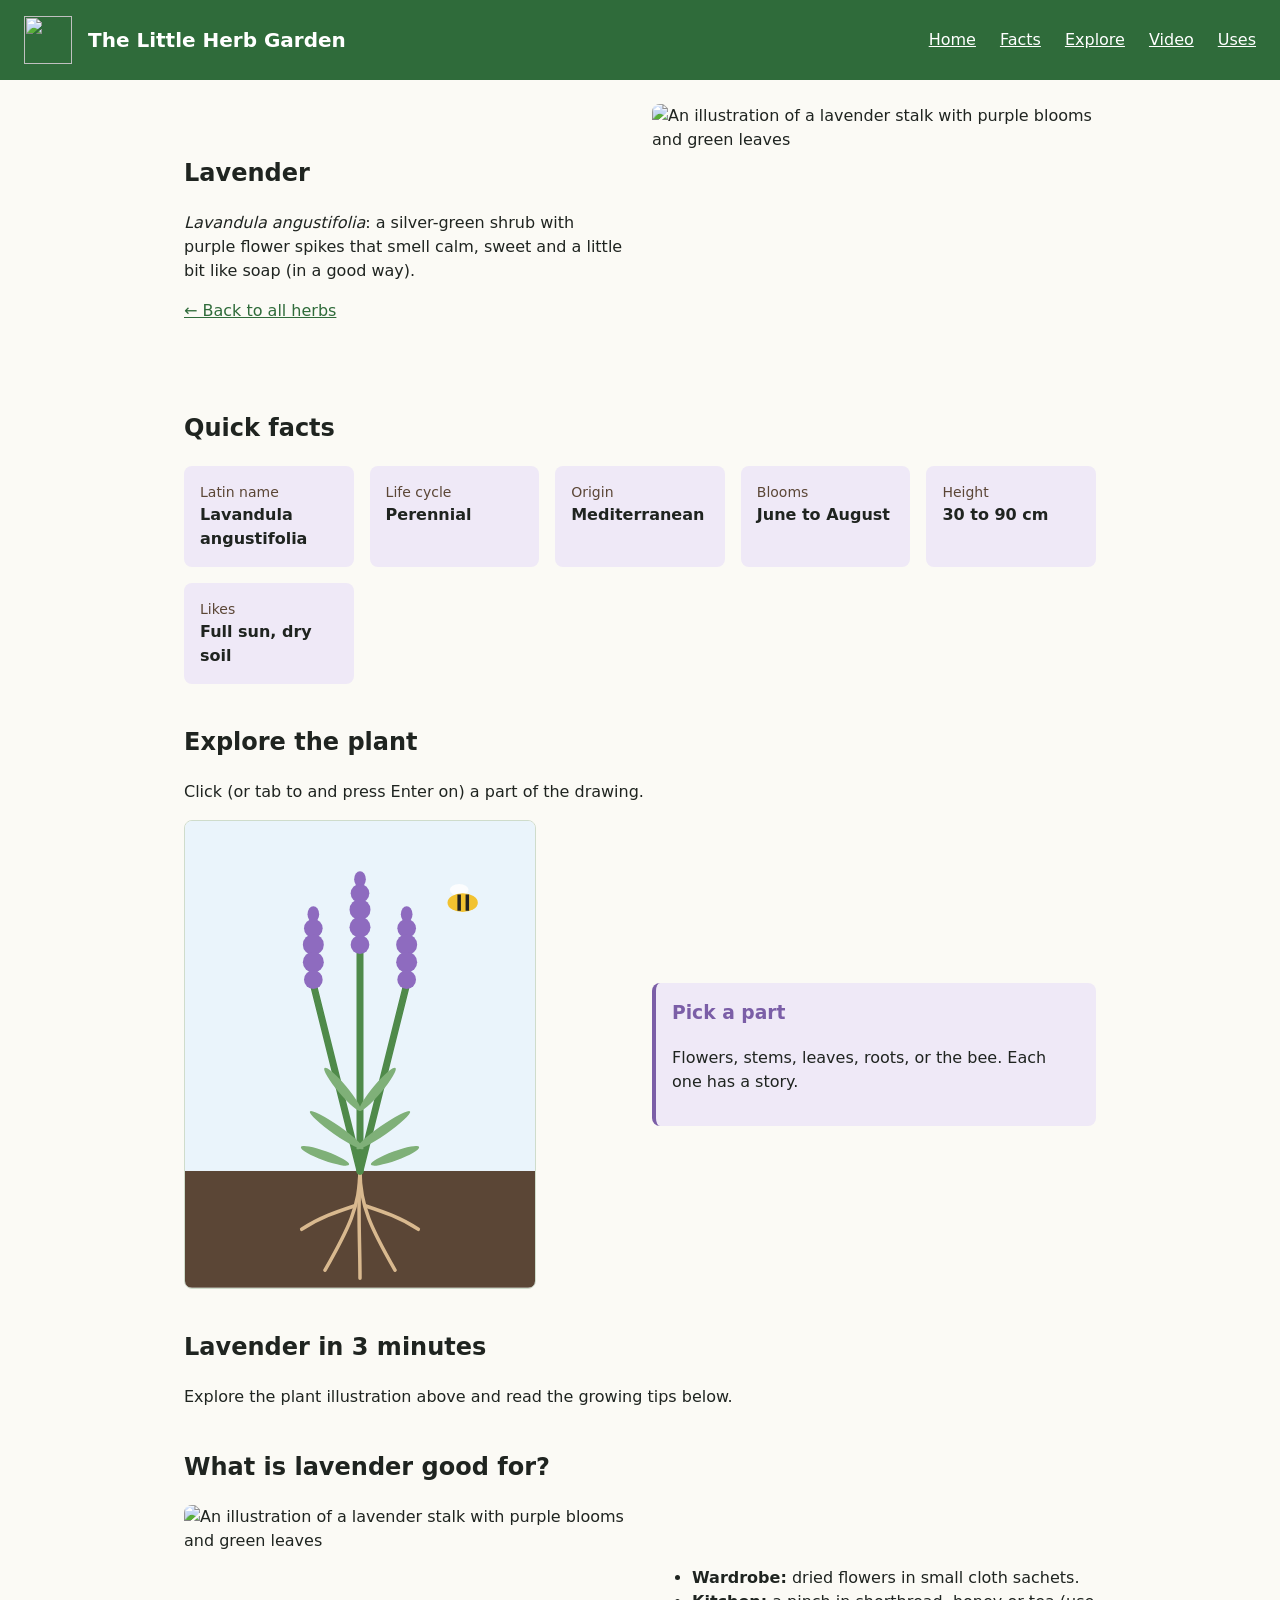
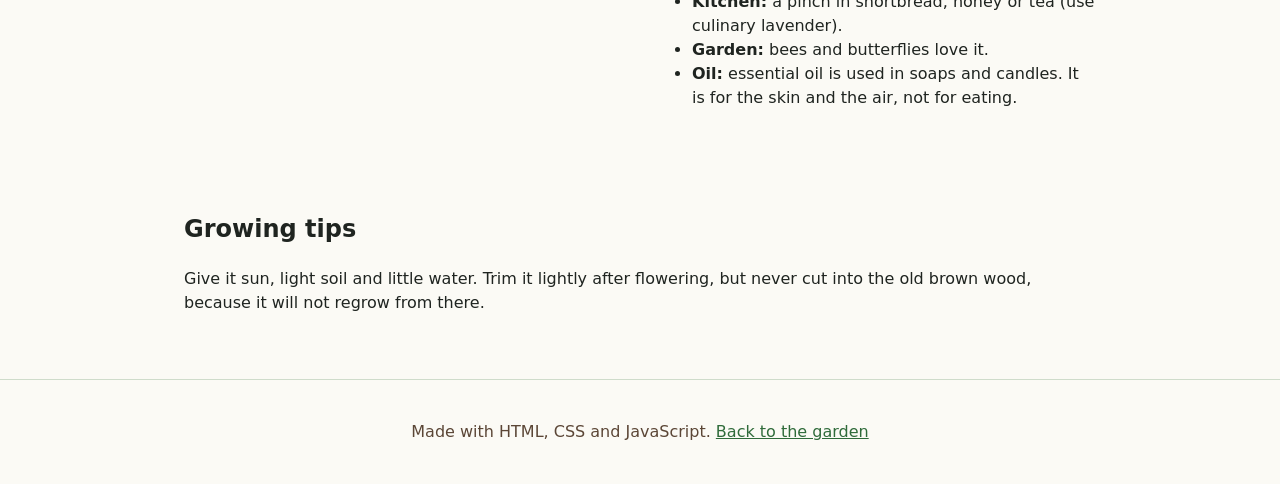
==== levandule.html @ 7f99975f "Update herb garden pages and styles" ====
<!doctype html>
<html lang="en">
<head>
  <meta charset="utf-8">
  <meta name="viewport" content="width=device-width, initial-scale=1">
  <title>Lavender | The Little Herb Garden</title>
  <link rel="icon" href="images/Logo.svg" type="image/svg+xml">
  <link rel="stylesheet" href="style.css">
  <script src="app.js" defer></script>
</head>
<body>
  <header class="site-header">
    <img class="logo" src="images/Logo.svg" alt="" width="48" height="48">
    <p class="site-name">The Little Herb Garden</p>
    <nav>
      <ul>
        <li><a href="index.html">Home</a></li>
        <li><a href="#facts">Facts</a></li>
        <li><a href="#explore">Explore</a></li>
        <li><a href="#video">Video</a></li>
        <li><a href="#uses">Uses</a></li>
      </ul>
    </nav>
  </header>

  <main>
    <section class="intro lav-hero">
      <div>
        <h1>Lavender</h1>
        <p><em>Lavandula angustifolia</em>: a silver-green shrub with purple
          flower spikes that smell calm, sweet and a little bit like soap
          (in a good way).</p>
        <p><a href="index.html#herbs">← Back to all herbs</a></p>
      </div>
      <img class="hero" src="images/lavender.svg" width="600" height="360"
           alt="An illustration of a lavender stalk with purple blooms and green leaves">
    </section>

    <section id="facts">
      <h2>Quick facts</h2>
      <dl class="facts">
        <div><dt>Latin name</dt><dd>Lavandula angustifolia</dd></div>
        <div><dt>Life cycle</dt><dd>Perennial</dd></div>
        <div><dt>Origin</dt><dd>Mediterranean</dd></div>
        <div><dt>Blooms</dt><dd>June to August</dd></div>
        <div><dt>Height</dt><dd>30 to 90 cm</dd></div>
        <div><dt>Likes</dt><dd>Full sun, dry soil</dd></div>
      </dl>
    </section>

    <section id="explore">
      <h2>Explore the plant</h2>
      <p>Click (or tab to and press Enter on) a part of the drawing.</p>

      <div class="explorer">
        <svg id="lavender-svg" viewBox="0 0 300 400" role="group"
             aria-label="Drawing of a lavender plant. Choose a part to learn about it.">
          <defs>
            <g id="spike">
              <ellipse cx="0" cy="0" rx="5" ry="7"/>
              <ellipse cx="0" cy="12" rx="8" ry="8"/>
              <ellipse cx="0" cy="26" rx="9" ry="9"/>
              <ellipse cx="0" cy="41" rx="9" ry="9"/>
              <ellipse cx="0" cy="56" rx="8" ry="8"/>
            </g>
          </defs>

          <rect width="300" height="400" fill="#eaf4fb"/>
          <rect y="300" width="300" height="100" fill="#5b4636"/>

          <g class="part" data-part="roots" tabindex="0" role="button" aria-label="Roots"
             fill="none" stroke="#d9b98f" stroke-width="3" stroke-linecap="round">
            <rect x="90" y="300" width="120" height="95" fill="transparent" stroke="none"/>
            <path d="M150 300 C150 330 140 350 120 385"/>
            <path d="M150 300 C150 330 160 350 180 385"/>
            <path d="M150 300 C148 335 150 360 150 392"/>
            <path d="M145 330 C130 335 115 340 100 350"/>
            <path d="M155 330 C170 335 185 340 200 350"/>
          </g>

          <g class="part" data-part="stem" tabindex="0" role="button" aria-label="Stems"
             fill="none" stroke="#4f8a4a" stroke-width="6" stroke-linecap="round">
            <path d="M150 300 L110 140"/>
            <path d="M150 300 L150 110"/>
            <path d="M150 300 L190 140"/>
          </g>

          <g class="part" data-part="leaves" tabindex="0" role="button" aria-label="Leaves"
             fill="#7fb078">
            <ellipse cx="130" cy="265" rx="4" ry="28" transform="rotate(-55 130 265)"/>
            <ellipse cx="170" cy="265" rx="4" ry="28" transform="rotate(55 170 265)"/>
            <ellipse cx="135" cy="230" rx="4" ry="24" transform="rotate(-40 135 230)"/>
            <ellipse cx="165" cy="230" rx="4" ry="24" transform="rotate(40 165 230)"/>
            <ellipse cx="120" cy="287" rx="4" ry="22" transform="rotate(-70 120 287)"/>
            <ellipse cx="180" cy="287" rx="4" ry="22" transform="rotate(70 180 287)"/>
          </g>

          <g class="part" data-part="flowers" tabindex="0" role="button" aria-label="Flowers"
             fill="#8e6bbf">
            <use href="#spike" x="110" y="80"/>
            <use href="#spike" x="150" y="50"/>
            <use href="#spike" x="190" y="80"/>
          </g>

          <g class="part" data-part="bee" tabindex="0" role="button" aria-label="Bee"
             transform="translate(238 70)">
            <circle r="20" fill="transparent"/>
            <ellipse cx="-3" cy="-11" rx="8" ry="5" fill="#ffffff" opacity="0.85"/>
            <ellipse rx="13" ry="8" fill="#f2c230"/>
            <path d="M-3 -7 V7 M4 -7 V7" stroke="#222" stroke-width="3"/>
          </g>
        </svg>

        <div id="lavender-info" class="info" aria-live="polite">
          <h3>Pick a part</h3>
          <p>Flowers, stems, leaves, roots, or the bee. Each one has a story.</p>
        </div>
      </div>
    </section>

    <section id="video">
      <h2>Lavender in 3 minutes</h2>
      <p>Explore the plant illustration above and read the growing tips below.</p>
    </section>

    <section id="uses">
      <h2>What is lavender good for?</h2>
      <div class="uses">
        <img src="images/lavender.svg" width="600" height="360" loading="lazy"
             alt="An illustration of a lavender stalk with purple blooms and green leaves">
        <ul>
          <li><strong>Wardrobe:</strong> dried flowers in small cloth sachets.</li>
          <li><strong>Kitchen:</strong> a pinch in shortbread, honey or tea
            (use culinary lavender).</li>
          <li><strong>Garden:</strong> bees and butterflies love it.</li>
          <li><strong>Oil:</strong> essential oil is used in soaps and candles.
            It is for the skin and the air, not for eating.</li>
        </ul>
      </div>
    </section>

    <section id="grow">
      <h2>Growing tips</h2>
      <p>Give it sun, light soil and little water. Trim it lightly after
        flowering, but never cut into the old brown wood, because it
        will not regrow from there.</p>
    </section>
  </main>

  <footer>
    <p>Made with HTML, CSS and JavaScript.
      <a href="index.html">Back to the garden</a></p>
  </footer>
</body>
</html>
---- style.css ----
/* The Little Herb Garden */

:root {
  --leaf: #2f6b3a;
  --leaf-light: #e7f1e4;
  --soil: #5b4636;
  --paper: #fbfaf5;
  --ink: #1f2420;
  --line: #cfdccb;
}

* { box-sizing: border-box; }
body {
  margin: 0;
  font-family: system-ui, sans-serif;
  line-height: 1.5;
  color: var(--ink);
  background: var(--paper);
}

a {
  color: var(--leaf);
}

.site-header {
  display: flex;
  flex-wrap: wrap;
  align-items: center;
  gap: 1rem;
  padding: 1rem 1.5rem;
  background: var(--leaf);
  color: white;
}

.site-header a {
  color: white;
}

.site-name {
  margin: 0;
  font-size: 1.25rem;
  font-weight: 700;
}

nav {
  margin-left: auto;
}

nav ul {
  display: flex;
  gap: 1.5rem;
  margin: 0;
  padding: 0;
  list-style: none;
}

main {
  max-width: 60rem;
  margin: 0 auto;
  padding: 1.5rem;
}

section {
  margin-bottom: 2.5rem;
}

.intro {
  display: grid;
  gap: 1.5rem;
  align-items: center;
}

@media (min-width: 40rem) {
  .intro {
    grid-template-columns: 1fr 1fr;
  }
}

.hero {
  width: 100%;
  height: auto;
  border-radius: 0.5rem;
}

.cards {
  display: grid;
  grid-template-columns: repeat(auto-fill, minmax(14rem, 1fr));
  gap: 1rem;
  margin: 0;
  padding: 0;
  list-style: none;
}

.card {
  padding: 1rem;
  border: 1px solid var(--line);
  border-radius: 0.5rem;
  background: white;
}

.card h3 {
  margin: 0;
}

.latin {
  margin: 0 0 0.5rem;
  font-style: italic;
  color: var(--soil);
}

.life {
  display: inline-block;
  margin: 0;
  padding: 0.1rem 0.6rem;
  border-radius: 1rem;
  background: var(--leaf-light);
  font-size: 0.875rem;
}

footer {
  padding: 1.5rem;
  border-top: 1px solid var(--line);
  text-align: center;
  color: var(--soil);
}

/* ===== Lavender page (added) ===== */

:root {
  --lavender: #7b5ea7;
  --lavender-light: #efe9f7;
}

.facts {
  display: grid;
  grid-template-columns: repeat(auto-fit, minmax(10rem, 1fr));
  gap: 1rem;
  margin: 0;
}

.facts div {
  padding: 1rem;
  border-radius: 0.5rem;
  background: var(--lavender-light);
}

.facts dt {
  font-size: 0.875rem;
  color: var(--soil);
}

.facts dd {
  margin: 0;
  font-weight: 700;
}

.explorer {
  display: grid;
  gap: 1.5rem;
  align-items: center;
}

@media (min-width: 40rem) {
  .explorer {
    grid-template-columns: 1fr 1fr;
  }
}

#lavender-svg {
  width: 100%;
  max-width: 22rem;
  height: auto;
  border: 1px solid var(--line);
  border-radius: 0.5rem;
}

.part {
  cursor: pointer;
}

.part:hover,
.part:focus {
  opacity: 0.75;
  outline: none;
}

.part.active {
  filter: drop-shadow(0 0 5px var(--lavender));
}

.info {
  min-height: 8rem;
  padding: 1rem;
  border-left: 4px solid var(--lavender);
  border-radius: 0.5rem;
  background: var(--lavender-light);
}

.info h3 {
  margin-top: 0;
  color: var(--lavender);
}

video {
  width: 100%;
  border-radius: 0.5rem;
  background: black;
}

.uses {
  display: grid;
  gap: 1.5rem;
  align-items: center;
}

.uses img {
  width: 100%;
  height: auto;
  border-radius: 0.5rem;
}

@media (min-width: 40rem) {
  .uses {
    grid-template-columns: 1fr 1fr;
  }
}
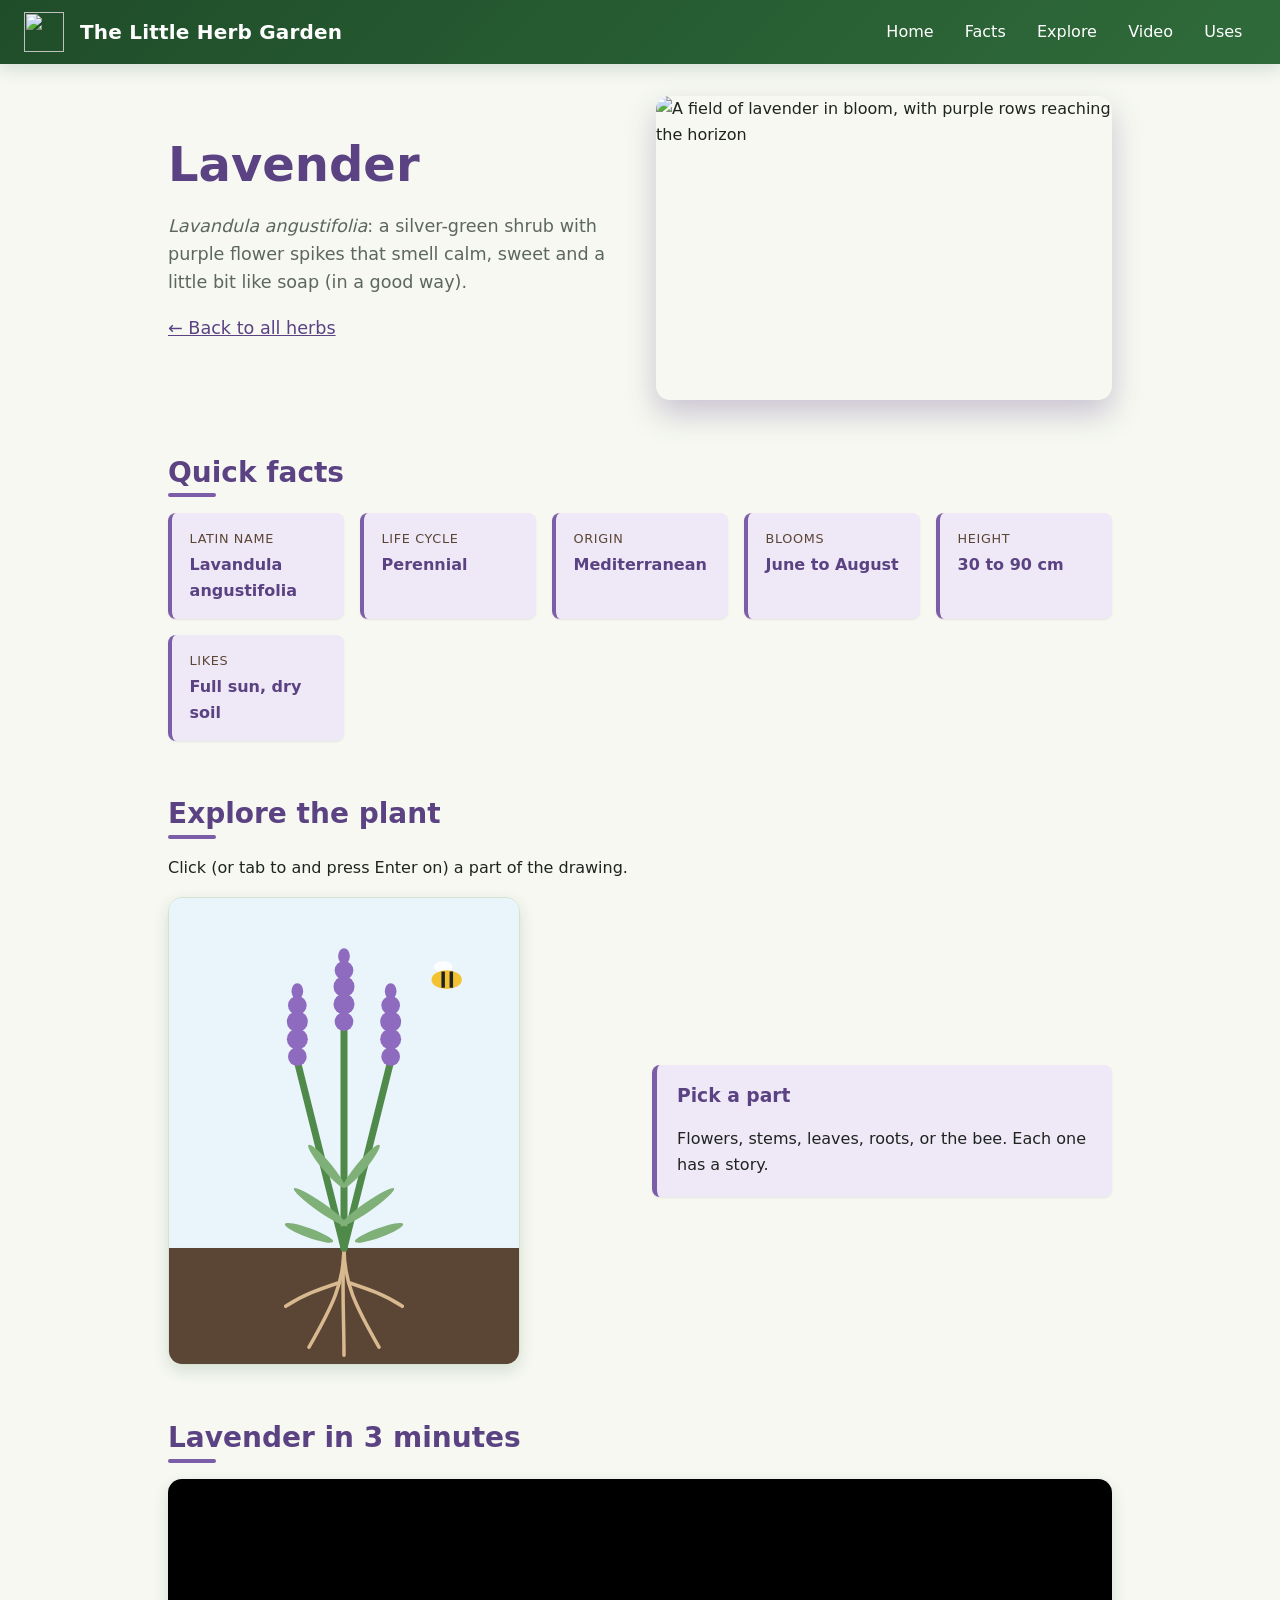
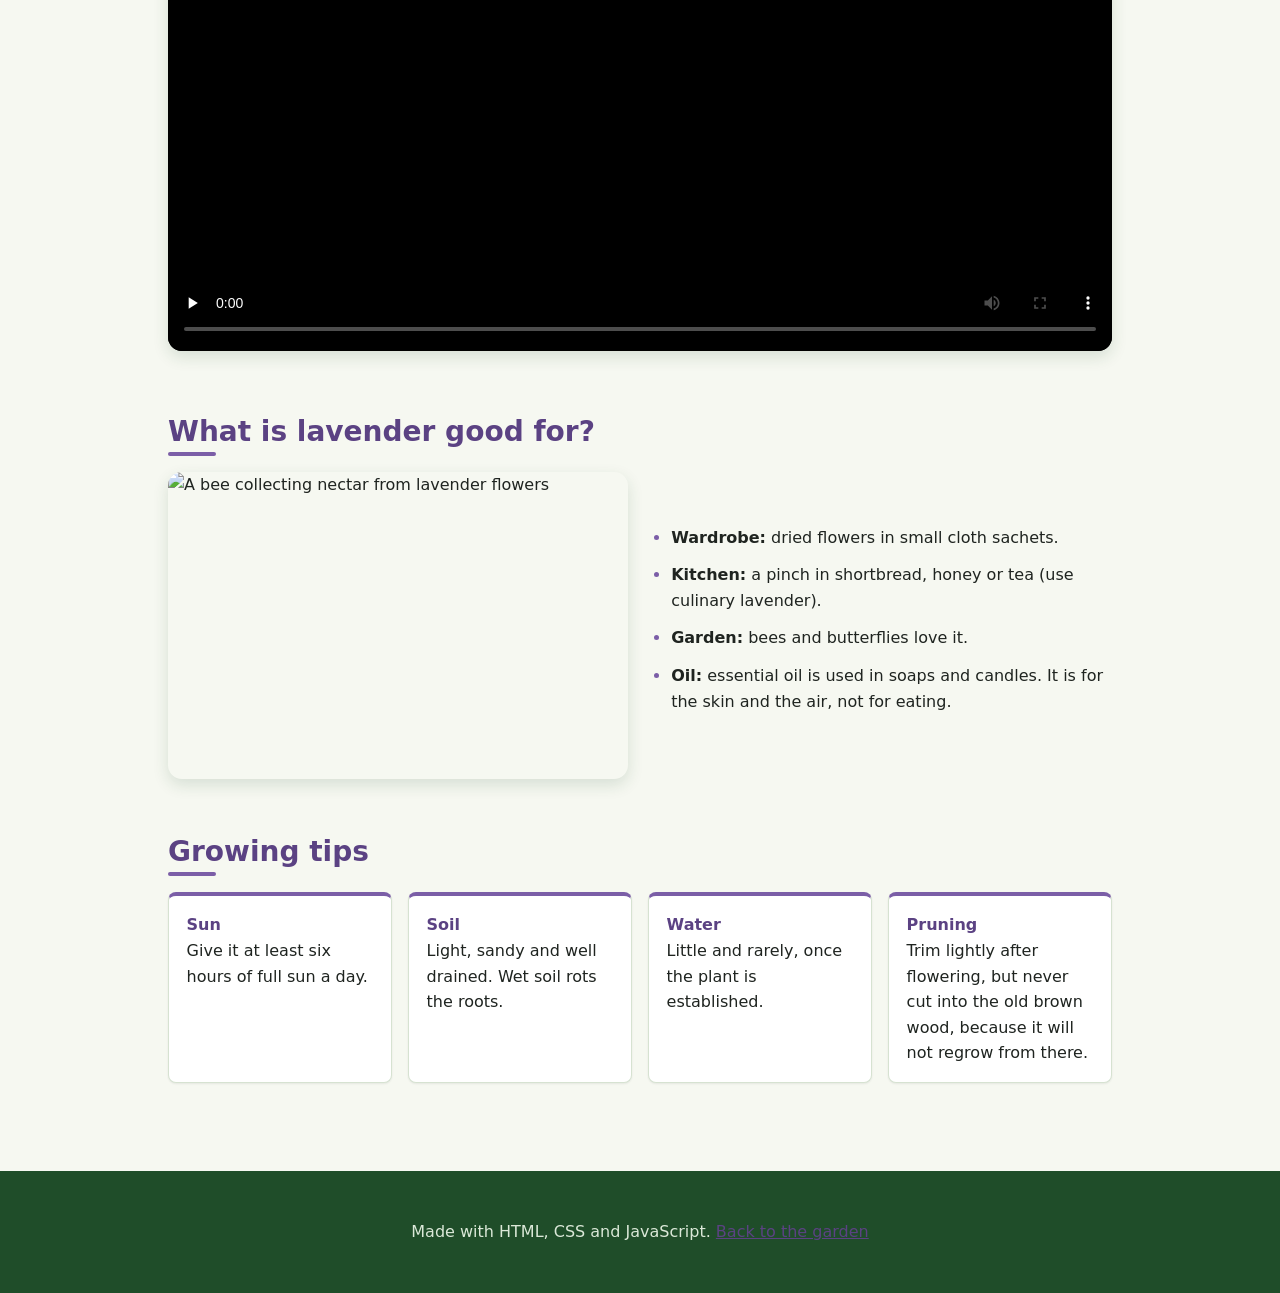
==== commit 012eb1ab: "Add files via upload" ====
--- a/levandule.html
+++ b/levandule.html
@@ -1,155 +1,182 @@
- <!doctype html>
-<html lang="en">
-<head>
-  <meta charset="utf-8">
-  <meta name="viewport" content="width=device-width, initial-scale=1">
-  <title>Lavender | The Little Herb Garden</title>
-  <link rel="icon" href="images/Logo.svg" type="image/svg+xml">
-  <link rel="stylesheet" href="style.css">
-  <script src="app.js" defer></script>
-</head>
-<body>
-  <header class="site-header">
-    <img class="logo" src="images/Logo.svg" alt="" width="48" height="48">
-    <p class="site-name">The Little Herb Garden</p>
-    <nav>
-      <ul>
-        <li><a href="index.html">Home</a></li>
-        <li><a href="#facts">Facts</a></li>
-        <li><a href="#explore">Explore</a></li>
-        <li><a href="#video">Video</a></li>
-        <li><a href="#uses">Uses</a></li>
-      </ul>
-    </nav>
-  </header>
-
-  <main>
-    <section class="intro lav-hero">
-      <div>
-        <h1>Lavender</h1>
-        <p><em>Lavandula angustifolia</em>: a silver-green shrub with purple
-          flower spikes that smell calm, sweet and a little bit like soap
-          (in a good way).</p>
-        <p><a href="index.html#herbs">← Back to all herbs</a></p>
-      </div>
-      <img class="hero" src="images/lavender.svg" width="600" height="360"
-           alt="An illustration of a lavender stalk with purple blooms and green leaves">
-    </section>
-
-    <section id="facts">
-      <h2>Quick facts</h2>
-      <dl class="facts">
-        <div><dt>Latin name</dt><dd>Lavandula angustifolia</dd></div>
-        <div><dt>Life cycle</dt><dd>Perennial</dd></div>
-        <div><dt>Origin</dt><dd>Mediterranean</dd></div>
-        <div><dt>Blooms</dt><dd>June to August</dd></div>
-        <div><dt>Height</dt><dd>30 to 90 cm</dd></div>
-        <div><dt>Likes</dt><dd>Full sun, dry soil</dd></div>
-      </dl>
-    </section>
-
-    <section id="explore">
-      <h2>Explore the plant</h2>
-      <p>Click (or tab to and press Enter on) a part of the drawing.</p>
-
-      <div class="explorer">
-        <svg id="lavender-svg" viewBox="0 0 300 400" role="group"
-             aria-label="Drawing of a lavender plant. Choose a part to learn about it.">
-          <defs>
-            <g id="spike">
-              <ellipse cx="0" cy="0" rx="5" ry="7"/>
-              <ellipse cx="0" cy="12" rx="8" ry="8"/>
-              <ellipse cx="0" cy="26" rx="9" ry="9"/>
-              <ellipse cx="0" cy="41" rx="9" ry="9"/>
-              <ellipse cx="0" cy="56" rx="8" ry="8"/>
-            </g>
-          </defs>
-
-          <rect width="300" height="400" fill="#eaf4fb"/>
-          <rect y="300" width="300" height="100" fill="#5b4636"/>
-
-          <g class="part" data-part="roots" tabindex="0" role="button" aria-label="Roots"
-             fill="none" stroke="#d9b98f" stroke-width="3" stroke-linecap="round">
-            <rect x="90" y="300" width="120" height="95" fill="transparent" stroke="none"/>
-            <path d="M150 300 C150 330 140 350 120 385"/>
-            <path d="M150 300 C150 330 160 350 180 385"/>
-            <path d="M150 300 C148 335 150 360 150 392"/>
-            <path d="M145 330 C130 335 115 340 100 350"/>
-            <path d="M155 330 C170 335 185 340 200 350"/>
-          </g>
-
-          <g class="part" data-part="stem" tabindex="0" role="button" aria-label="Stems"
-             fill="none" stroke="#4f8a4a" stroke-width="6" stroke-linecap="round">
-            <path d="M150 300 L110 140"/>
-            <path d="M150 300 L150 110"/>
-            <path d="M150 300 L190 140"/>
-          </g>
-
-          <g class="part" data-part="leaves" tabindex="0" role="button" aria-label="Leaves"
-             fill="#7fb078">
-            <ellipse cx="130" cy="265" rx="4" ry="28" transform="rotate(-55 130 265)"/>
-            <ellipse cx="170" cy="265" rx="4" ry="28" transform="rotate(55 170 265)"/>
-            <ellipse cx="135" cy="230" rx="4" ry="24" transform="rotate(-40 135 230)"/>
-            <ellipse cx="165" cy="230" rx="4" ry="24" transform="rotate(40 165 230)"/>
-            <ellipse cx="120" cy="287" rx="4" ry="22" transform="rotate(-70 120 287)"/>
-            <ellipse cx="180" cy="287" rx="4" ry="22" transform="rotate(70 180 287)"/>
-          </g>
-
-          <g class="part" data-part="flowers" tabindex="0" role="button" aria-label="Flowers"
-             fill="#8e6bbf">
-            <use href="#spike" x="110" y="80"/>
-            <use href="#spike" x="150" y="50"/>
-            <use href="#spike" x="190" y="80"/>
-          </g>
-
-          <g class="part" data-part="bee" tabindex="0" role="button" aria-label="Bee"
-             transform="translate(238 70)">
-            <circle r="20" fill="transparent"/>
-            <ellipse cx="-3" cy="-11" rx="8" ry="5" fill="#ffffff" opacity="0.85"/>
-            <ellipse rx="13" ry="8" fill="#f2c230"/>
-            <path d="M-3 -7 V7 M4 -7 V7" stroke="#222" stroke-width="3"/>
-          </g>
-        </svg>
-
-        <div id="lavender-info" class="info" aria-live="polite">
-          <h3>Pick a part</h3>
-          <p>Flowers, stems, leaves, roots, or the bee. Each one has a story.</p>
-        </div>
-      </div>
-    </section>
-
-    <section id="video">
-      <h2>Lavender in 3 minutes</h2>
-      <p>Explore the plant illustration above and read the growing tips below.</p>
-    </section>
-
-    <section id="uses">
-      <h2>What is lavender good for?</h2>
-      <div class="uses">
-        <img src="images/lavender.svg" width="600" height="360" loading="lazy"
-             alt="An illustration of a lavender stalk with purple blooms and green leaves">
-        <ul>
-          <li><strong>Wardrobe:</strong> dried flowers in small cloth sachets.</li>
-          <li><strong>Kitchen:</strong> a pinch in shortbread, honey or tea
-            (use culinary lavender).</li>
-          <li><strong>Garden:</strong> bees and butterflies love it.</li>
-          <li><strong>Oil:</strong> essential oil is used in soaps and candles.
-            It is for the skin and the air, not for eating.</li>
-        </ul>
-      </div>
-    </section>
-
-    <section id="grow">
-      <h2>Growing tips</h2>
-      <p>Give it sun, light soil and little water. Trim it lightly after
-        flowering, but never cut into the old brown wood, because it
-        will not regrow from there.</p>
-    </section>
-  </main>
-
-  <footer>
-    <p>Made with HTML, CSS and JavaScript.
-      <a href="index.html">Back to the garden</a></p>
-  </footer>
-</body>
+<!doctype html>
+<html lang="en">
+<head>
+  <meta charset="utf-8">
+  <meta name="viewport" content="width=device-width, initial-scale=1">
+  <title>Lavender | The Little Herb Garden</title>
+  <link rel="icon" href="images/Logo.svg" type="image/svg+xml">
+  <link rel="stylesheet" href="style.css">
+  <script src="app.js" defer></script>
+    <!-- JSON data about lavender (JSON-LD). Read by search engines; it does not change the page. -->
+  <script type="application/ld+json">
+  {
+    "@context": "https://schema.org",
+    "@type": "Thing",
+    "name": "Lavender",
+    "alternateName": "Lavandula angustifolia",
+    "description": "A silver-green shrub from the mint family with purple flower spikes. Perennial, from the Mediterranean, blooms June to August.",
+    "additionalProperty": [
+      { "@type": "PropertyValue", "name": "Life cycle", "value": "Perennial" },
+      { "@type": "PropertyValue", "name": "Origin", "value": "Mediterranean" },
+      { "@type": "PropertyValue", "name": "Blooms", "value": "June to August" },
+      { "@type": "PropertyValue", "name": "Height", "value": "30 to 90 cm" },
+      { "@type": "PropertyValue", "name": "Likes", "value": "Full sun, dry soil" }
+    ]
+  }
+  </script>
+</head>
+<body class="lavender-page">
+  <header class="site-header">
+    <img class="logo" src="images/Logo.svg" alt="" width="48" height="48">
+    <p class="site-name">The Little Herb Garden</p>
+    <nav id="site-navigation" aria-label="Main navigation">
+      <ul>
+        <li><a href="index.html">Home</a></li>
+        <li><a href="#facts">Facts</a></li>
+        <li><a href="#explore">Explore</a></li>
+        <li><a href="#video">Video</a></li>
+        <li><a href="#uses">Uses</a></li>
+      </ul>
+    </nav>
+    <button class="menu-toggle" type="button" aria-expanded="false" aria-controls="site-navigation">
+      <span class="menu-toggle-icon" aria-hidden="true"></span>
+      <span class="menu-toggle-label">Menu</span>
+    </button>
+  </header>
+
+  <main>
+    <section class="intro lav-hero">
+      <div>
+        <h1>Lavender</h1>
+        <p><em>Lavandula angustifolia</em>: a silver-green shrub with purple
+          flower spikes that smell calm, sweet and a little bit like soap
+          (in a good way).</p>
+        <p><a href="index.html#herbs">← Back to all herbs</a></p>
+      </div>
+      <img class="hero" src="images/lavender-field.jpg" width="800" height="533"
+           alt="A field of lavender in bloom, with purple rows reaching the horizon">
+    </section>
+
+    <section id="facts">
+      <h2>Quick facts</h2>
+      <dl class="facts">
+        <div><dt>Latin name</dt><dd>Lavandula angustifolia</dd></div>
+        <div><dt>Life cycle</dt><dd>Perennial</dd></div>
+        <div><dt>Origin</dt><dd>Mediterranean</dd></div>
+        <div><dt>Blooms</dt><dd>June to August</dd></div>
+        <div><dt>Height</dt><dd>30 to 90 cm</dd></div>
+        <div><dt>Likes</dt><dd>Full sun, dry soil</dd></div>
+      </dl>
+    </section>
+
+    <section id="explore">
+      <h2>Explore the plant</h2>
+      <p>Click (or tab to and press Enter on) a part of the drawing.</p>
+
+      <div class="explorer">
+        <svg id="lavender-svg" viewBox="0 0 300 400" role="group"
+             aria-label="Drawing of a lavender plant. Choose a part to learn about it.">
+          <defs>
+            <g id="spike">
+              <ellipse cx="0" cy="0" rx="5" ry="7"/>
+              <ellipse cx="0" cy="12" rx="8" ry="8"/>
+              <ellipse cx="0" cy="26" rx="9" ry="9"/>
+              <ellipse cx="0" cy="41" rx="9" ry="9"/>
+              <ellipse cx="0" cy="56" rx="8" ry="8"/>
+            </g>
+          </defs>
+
+          <rect width="300" height="400" fill="#eaf4fb"/>
+          <rect y="300" width="300" height="100" fill="#5b4636"/>
+
+          <g class="part" data-part="roots" tabindex="0" role="button" aria-label="Roots"
+             fill="none" stroke="#d9b98f" stroke-width="3" stroke-linecap="round">
+            <rect x="90" y="300" width="120" height="95" fill="transparent" stroke="none"/>
+            <path d="M150 300 C150 330 140 350 120 385"/>
+            <path d="M150 300 C150 330 160 350 180 385"/>
+            <path d="M150 300 C148 335 150 360 150 392"/>
+            <path d="M145 330 C130 335 115 340 100 350"/>
+            <path d="M155 330 C170 335 185 340 200 350"/>
+          </g>
+
+          <g class="part" data-part="stem" tabindex="0" role="button" aria-label="Stems"
+             fill="none" stroke="#4f8a4a" stroke-width="6" stroke-linecap="round">
+            <path d="M150 300 L110 140"/>
+            <path d="M150 300 L150 110"/>
+            <path d="M150 300 L190 140"/>
+          </g>
+
+          <g class="part" data-part="leaves" tabindex="0" role="button" aria-label="Leaves"
+             fill="#7fb078">
+            <ellipse cx="130" cy="265" rx="4" ry="28" transform="rotate(-55 130 265)"/>
+            <ellipse cx="170" cy="265" rx="4" ry="28" transform="rotate(55 170 265)"/>
+            <ellipse cx="135" cy="230" rx="4" ry="24" transform="rotate(-40 135 230)"/>
+            <ellipse cx="165" cy="230" rx="4" ry="24" transform="rotate(40 165 230)"/>
+            <ellipse cx="120" cy="287" rx="4" ry="22" transform="rotate(-70 120 287)"/>
+            <ellipse cx="180" cy="287" rx="4" ry="22" transform="rotate(70 180 287)"/>
+          </g>
+
+          <g class="part" data-part="flowers" tabindex="0" role="button" aria-label="Flowers"
+             fill="#8e6bbf">
+            <use href="#spike" x="110" y="80"/>
+            <use href="#spike" x="150" y="50"/>
+            <use href="#spike" x="190" y="80"/>
+          </g>
+
+          <g class="part" data-part="bee" tabindex="0" role="button" aria-label="Bee"
+             transform="translate(238 70)">
+            <circle r="20" fill="transparent"/>
+            <ellipse cx="-3" cy="-11" rx="8" ry="5" fill="#ffffff" opacity="0.85"/>
+            <ellipse rx="13" ry="8" fill="#f2c230"/>
+            <path d="M-3 -7 V7 M4 -7 V7" stroke="#222" stroke-width="3"/>
+          </g>
+        </svg>
+
+        <div id="lavender-info" class="info" aria-live="polite">
+          <h3>Pick a part</h3>
+          <p>Flowers, stems, leaves, roots, or the bee. Each one has a story.</p>
+        </div>
+      </div>
+    </section>
+
+    <section id="video">
+      <h2>Lavender in 3 minutes</h2>
+      <video controls preload="none" poster="images/lavender-field.jpg">
+        <source src="videos/lavender.mp4" type="video/mp4">
+        <p>Your browser can't play this video.</p>
+      </video>
+    </section>
+
+    <section id="uses">
+      <h2>What is lavender good for?</h2>
+      <div class="uses">
+        <img src="images/lavender-bee.jpg" width="600" height="400" loading="lazy"
+             alt="A bee collecting nectar from lavender flowers">
+        <ul>
+          <li><strong>Wardrobe:</strong> dried flowers in small cloth sachets.</li>
+          <li><strong>Kitchen:</strong> a pinch in shortbread, honey or tea
+            (use culinary lavender).</li>
+          <li><strong>Garden:</strong> bees and butterflies love it.</li>
+          <li><strong>Oil:</strong> essential oil is used in soaps and candles.
+            It is for the skin and the air, not for eating.</li>
+        </ul>
+      </div>
+    </section>
+
+    <section id="grow">
+      <h2>Growing tips</h2>
+      <ul class="tips">
+        <li><strong>Sun</strong> Give it at least six hours of full sun a day.</li>
+        <li><strong>Soil</strong> Light, sandy and well drained. Wet soil rots the roots.</li>
+        <li><strong>Water</strong> Little and rarely, once the plant is established.</li>
+        <li><strong>Pruning</strong> Trim lightly after flowering, but never cut into the old brown wood, because it will not regrow from there.</li>
+      </ul>
+    </section>
+  </main>
+
+  <footer>
+    <p>Made with HTML, CSS and JavaScript.
+      <a href="index.html">Back to the garden</a></p>
+  </footer>
+</body>
 </html>
